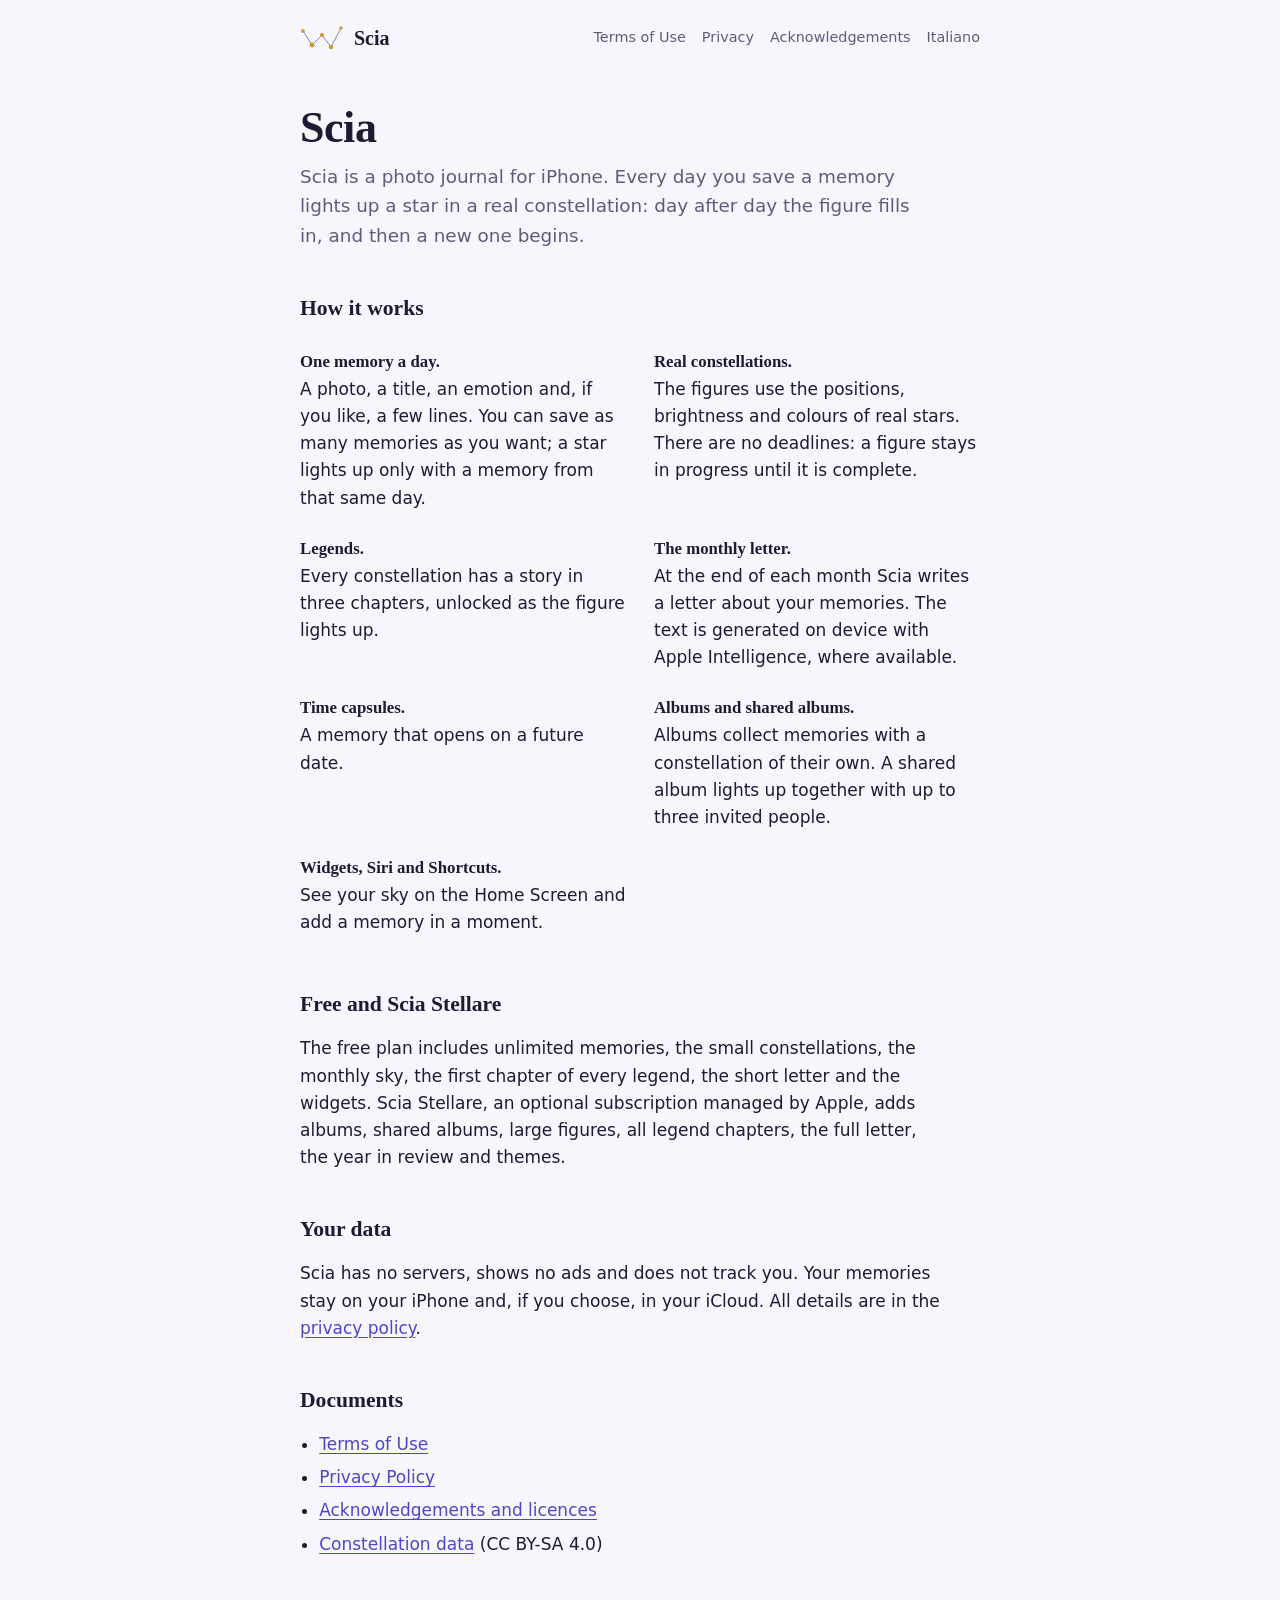
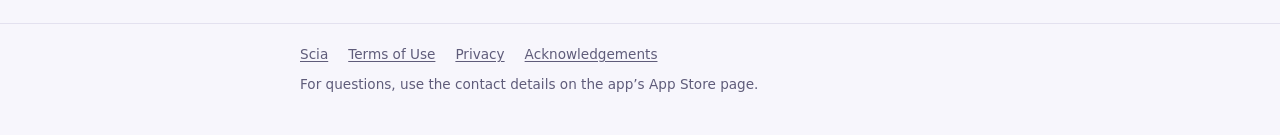
==== index-en.html @ 2a149eb6 "Sito aggiornato (dbff09d)" ====
<!DOCTYPE html>
<html lang="en">
<head>
<meta charset="utf-8">
<meta name="viewport" content="width=device-width, initial-scale=1">
<title>Scia – How it works</title>
<meta name="description" content="Scia, the photo journal that lights up a real constellation, one memory a day.">
<meta name="theme-color" content="#f7f6fc" media="(prefers-color-scheme: light)">
<meta name="theme-color" content="#100e26" media="(prefers-color-scheme: dark)">
<link rel="icon" href="data:image/svg+xml,%3Csvg xmlns='http://www.w3.org/2000/svg' viewBox='0 0 16 16'%3E%3Crect width='16' height='16' rx='4' fill='%23100e26'/%3E%3Cpath d='M8 3l1.2 3.6H13l-3 2.2 1.1 3.6L8 10.2 4.9 12.4 6 8.8 3 6.6h3.8z' fill='%23f3d58a'/%3E%3C/svg%3E">
<link rel="alternate" hreflang="it" href="index.html">
<link rel="stylesheet" href="style.css">
</head>
<body>
<header class="top"><a class="brand" href="index-en.html"><svg viewBox="0 0 44 27" aria-hidden="true"><line x1="3" y1="7" x2="12" y2="21"/><line x1="12" y1="21" x2="22" y2="11"/><line x1="22" y1="11" x2="31" y2="23"/><line x1="31" y1="23" x2="41" y2="4"/><circle cx="3" cy="7" r="1.9"/><circle cx="12" cy="21" r="2.4"/><circle cx="22" cy="11" r="2.1"/><circle cx="31" cy="23" r="2.2"/><circle cx="41" cy="4" r="1.7"/></svg>Scia</a><nav aria-label="Scia"><a href="terms-en.html">Terms of Use</a><a href="privacy-en.html">Privacy</a><a href="credits-en.html">Acknowledgements</a><a href="index.html" hreflang="it" lang="it">Italiano</a></nav></header>
<main>
<h1>Scia</h1>
<p class="lead">Scia is a photo journal for iPhone. Every day you save a memory lights up a star in a real constellation: day after day the figure fills in, and then a new one begins.</p>

<h2>How it works</h2>
<ul class="features">
<li><strong>One memory a day.</strong> A photo, a title, an emotion and, if you like, a few lines. You can save as many memories as you want; a star lights up only with a memory from that same day.</li>
<li><strong>Real constellations.</strong> The figures use the positions, brightness and colours of real stars. There are no deadlines: a figure stays in progress until it is complete.</li>
<li><strong>Legends.</strong> Every constellation has a story in three chapters, unlocked as the figure lights up.</li>
<li><strong>The monthly letter.</strong> At the end of each month Scia writes a letter about your memories. The text is generated on device with Apple Intelligence, where available.</li>
<li><strong>Time capsules.</strong> A memory that opens on a future date.</li>
<li><strong>Albums and shared albums.</strong> Albums collect memories with a constellation of their own. A shared album lights up together with up to three invited people.</li>
<li><strong>Widgets, Siri and Shortcuts.</strong> See your sky on the Home Screen and add a memory in a moment.</li>
</ul>

<h2>Free and Scia Stellare</h2>
<p>The free plan includes unlimited memories, the small constellations, the monthly sky, the first chapter of every legend, the short letter and the widgets. Scia Stellare, an optional subscription managed by Apple, adds albums, shared albums, large figures, all legend chapters, the full letter, the year in review and themes.</p>

<h2>Your data</h2>
<p>Scia has no servers, shows no ads and does not track you. Your memories stay on your iPhone and, if you choose, in your iCloud. All details are in the <a href="privacy-en.html">privacy policy</a>.</p>

<h2>Documents</h2>
<ul>
<li><a href="terms-en.html">Terms of Use</a></li>
<li><a href="privacy-en.html">Privacy Policy</a></li>
<li><a href="credits-en.html">Acknowledgements and licences</a></li>
<li><a href="constellations.json">Constellation data</a> (CC BY-SA 4.0)</li>
</ul>
</main>
<footer><div class="in"><a href="index-en.html">Scia</a><a href="terms-en.html">Terms of Use</a><a href="privacy-en.html">Privacy</a><a href="credits-en.html">Acknowledgements</a><span>For questions, use the contact details on the app’s App Store page.</span></div></footer>
</body>
</html>
---- style.css ----
/* Sito di Scia (GitHub Pages). Notte d'indaco come l'app, titoli in serif (New York sui dispositivi Apple, come le lettere),
   testo nel carattere di sistema. Il giallo delle stelle compare solo nelle stelle del marchio. */
:root {
  color-scheme: light dark;
  --bg: #f7f6fc;
  --surface: #ffffff;
  --ink: #1d1b33;
  --muted: #5f5c7a;
  --line: #e3e1ef;
  --link: #4b47c9;
  --star: #c99a2e;
  --glow: transparent;
  --serif: ui-serif, "New York", Georgia, "Times New Roman", serif;
  --sans: -apple-system, system-ui, "Segoe UI", Roboto, sans-serif;
  --radius: 16px;
}
@media (prefers-color-scheme: dark) {
  :root {
    --bg: #100e26;
    --surface: #1a1838;
    --ink: #eceaff;
    --muted: #a3a0c8;
    --line: #2b2852;
    --link: #b0adff;
    --star: #f3d58a;
    --glow: rgba(243, 213, 138, .55);
  }
}

* { box-sizing: border-box; }
html { -webkit-text-size-adjust: 100%; scroll-behavior: smooth; }
@media (prefers-reduced-motion: reduce) { html { scroll-behavior: auto; } }
body {
  margin: 0; background: var(--bg); color: var(--ink);
  font: 17px/1.6 var(--sans);
}
a { color: var(--link); text-underline-offset: .18em; }
a:focus-visible { outline: 2px solid var(--link); outline-offset: 3px; border-radius: 4px; }

/* Testata: il marchio (Cassiopea) e i link alle pagine. */
.top {
  max-width: 720px; margin: 0 auto; padding: 20px 20px 0;
  display: flex; flex-wrap: wrap; align-items: center; justify-content: space-between; gap: 12px 20px;
}
.brand { display: inline-flex; align-items: center; gap: 10px; text-decoration: none; color: var(--ink);
         font: 600 1.25rem/1 var(--serif); }
.brand svg { width: 44px; height: 27px; overflow: visible; }
.brand line { stroke: var(--muted); stroke-width: 1; opacity: .7; }
.brand circle { fill: var(--star); filter: drop-shadow(0 0 3px var(--glow)); }
.top nav { display: flex; flex-wrap: wrap; gap: 4px 16px; font-size: .9rem; }
.top nav a { color: var(--muted); text-decoration: none; padding: 6px 0; }
.top nav a:hover { color: var(--ink); }
.top nav a[aria-current="page"] { color: var(--ink); font-weight: 600; }

main { max-width: 720px; margin: 0 auto; padding: 8px 20px 48px; }
h1 { font: 600 clamp(2rem, 6vw, 2.75rem)/1.15 var(--serif); margin: 40px 0 8px; letter-spacing: -.01em; }
.lead { font-size: 1.15rem; color: var(--muted); margin: 0 0 8px; max-width: 34em; }
h2 { font: 600 1.35rem/1.3 var(--serif); margin: 44px 0 8px; scroll-margin-top: 16px; }
h3 { font-size: 1rem; margin: 20px 0 4px; }
p, li { max-width: 38em; }
ul { padding-left: 1.2rem; }
li { margin: 6px 0; }
.date { color: var(--muted); font-size: .9rem; margin: 0; }
.muted { color: var(--muted); font-size: .9rem; }

/* Riquadri: il riassunto dei termini, l'indice, il testo delle licenze. */
.box { background: var(--surface); border: 1px solid var(--line); border-radius: var(--radius); padding: 18px 20px; margin: 24px 0; }
.box h2 { margin-top: 0; font-size: 1.1rem; }
.box ul { margin: 0; }

/* Indice dei termini: numerato perché le sezioni lo sono. */
.toc summary { cursor: pointer; font-weight: 600; }
.toc ol { margin: 12px 0 0; padding-left: 1.4rem; columns: 2 16rem; column-gap: 2rem; }
.toc li { margin: 4px 0; break-inside: avoid; }
.toc a { text-decoration: none; }
.toc a:hover { text-decoration: underline; }

/* Le sezioni dei termini: numero in serif accanto al titolo. */
.terms h2 { display: flex; gap: .6rem; align-items: baseline; }
.terms h2 .n { color: var(--muted); font-variant-numeric: tabular-nums; min-width: 1.4em; }

/* Elenco delle funzioni nella home. */
.features { list-style: none; padding: 0; display: grid; gap: 4px 28px; grid-template-columns: repeat(auto-fit, minmax(16rem, 1fr)); }
.features li { margin: 10px 0; }
.features strong { display: block; font-family: var(--serif); font-size: 1.05rem; }

pre { white-space: pre-wrap; font: .78rem/1.5 ui-monospace, SFMono-Regular, Menlo, monospace;
      background: var(--surface); border: 1px solid var(--line); border-radius: var(--radius); padding: 14px 16px; margin: 12px 0; }

footer { border-top: 1px solid var(--line); }
footer .in { max-width: 720px; margin: 0 auto; padding: 20px 20px 40px; display: flex; flex-wrap: wrap; gap: 8px 20px;
             font-size: .85rem; color: var(--muted); }
footer a { color: var(--muted); }
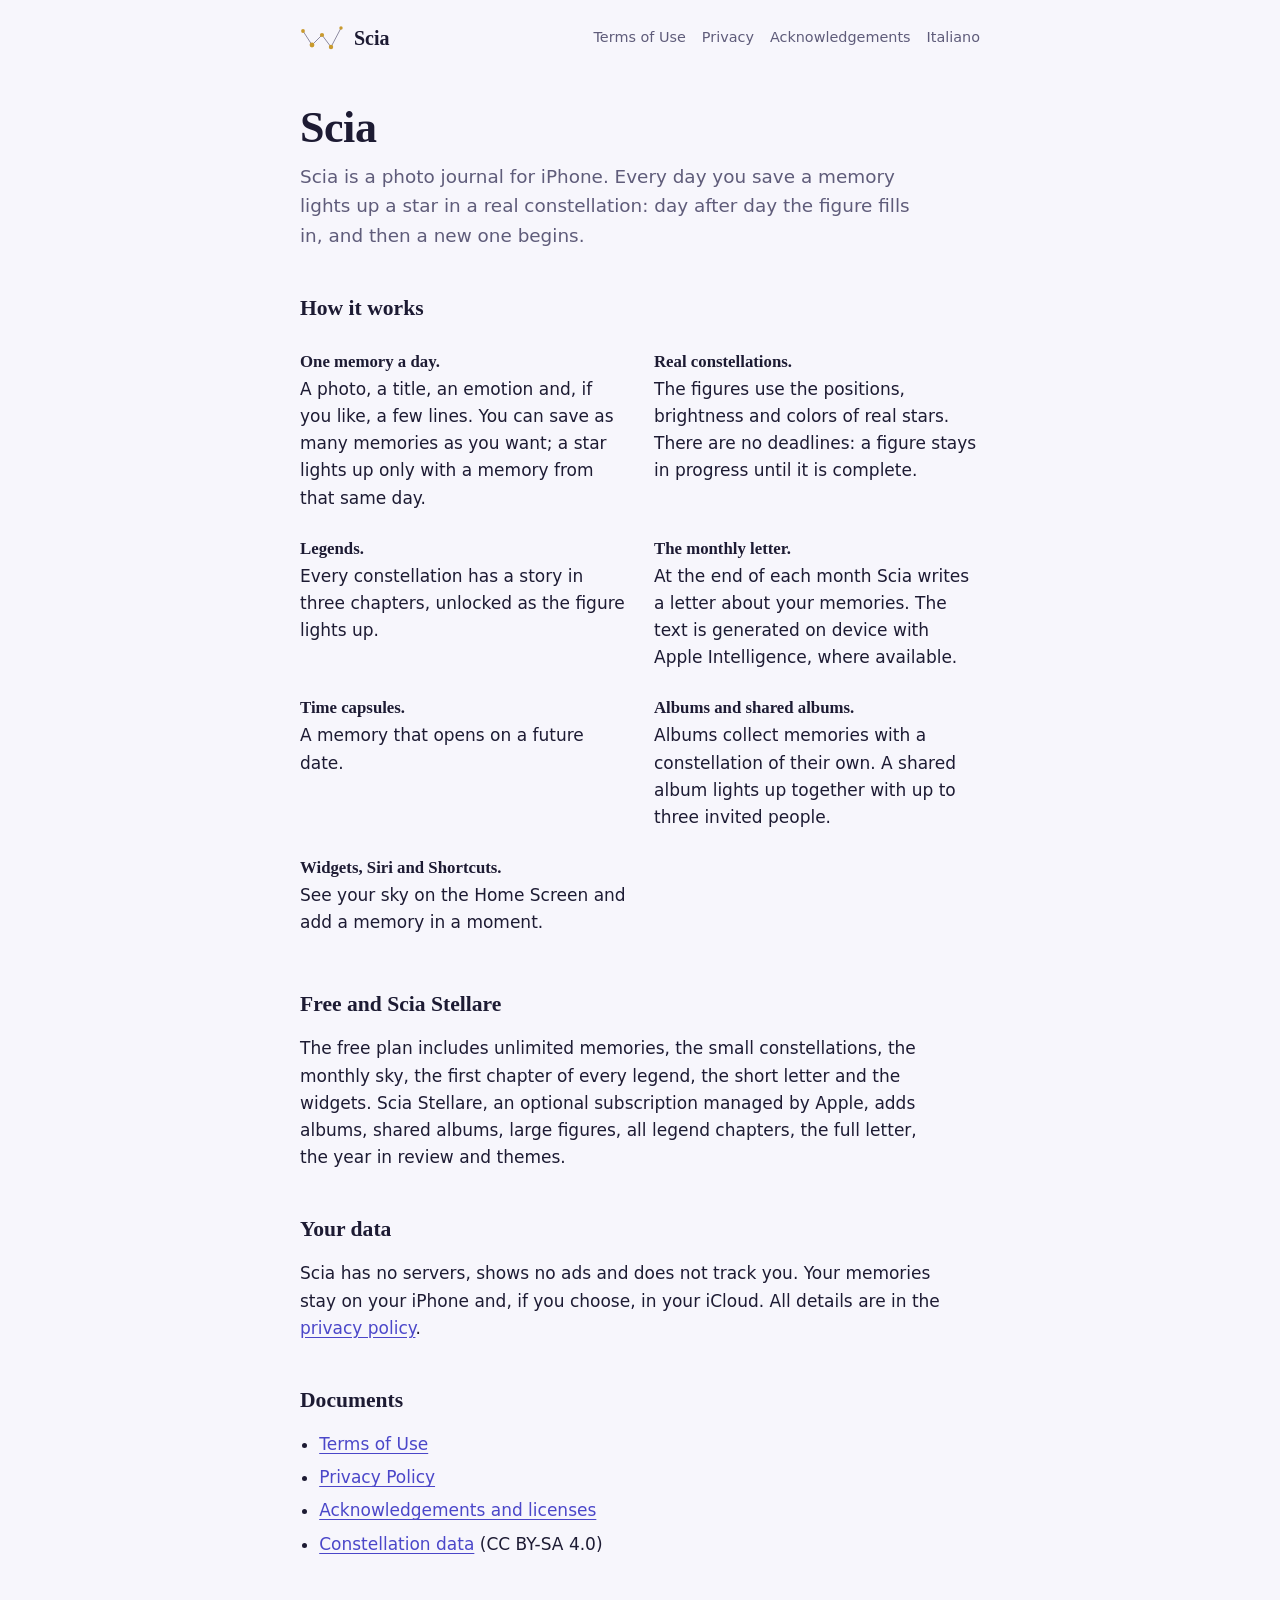
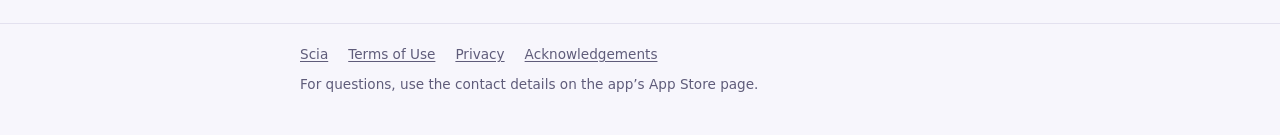
==== commit 85094a4f: "Sito aggiornato (9764fd0)" ====
--- a/index-en.html
+++ b/index-en.html
@@ -20,7 +20,7 @@
 <h2>How it works</h2>
 <ul class="features">
 <li><strong>One memory a day.</strong> A photo, a title, an emotion and, if you like, a few lines. You can save as many memories as you want; a star lights up only with a memory from that same day.</li>
-<li><strong>Real constellations.</strong> The figures use the positions, brightness and colours of real stars. There are no deadlines: a figure stays in progress until it is complete.</li>
+<li><strong>Real constellations.</strong> The figures use the positions, brightness and colors of real stars. There are no deadlines: a figure stays in progress until it is complete.</li>
 <li><strong>Legends.</strong> Every constellation has a story in three chapters, unlocked as the figure lights up.</li>
 <li><strong>The monthly letter.</strong> At the end of each month Scia writes a letter about your memories. The text is generated on device with Apple Intelligence, where available.</li>
 <li><strong>Time capsules.</strong> A memory that opens on a future date.</li>
@@ -38,7 +38,7 @@
 <ul>
 <li><a href="terms-en.html">Terms of Use</a></li>
 <li><a href="privacy-en.html">Privacy Policy</a></li>
-<li><a href="credits-en.html">Acknowledgements and licences</a></li>
+<li><a href="credits-en.html">Acknowledgements and licenses</a></li>
 <li><a href="constellations.json">Constellation data</a> (CC BY-SA 4.0)</li>
 </ul>
 </main>
